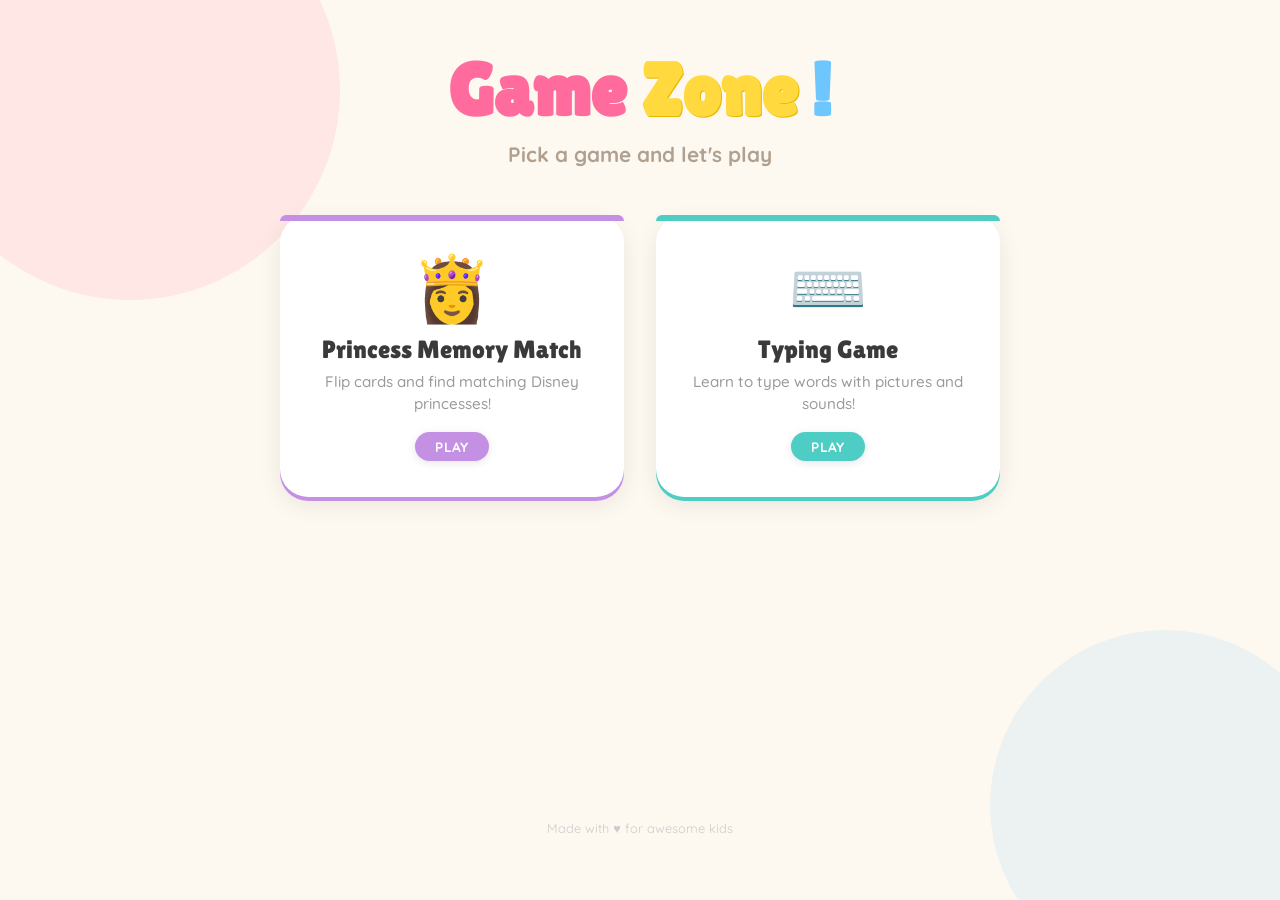
==== index.html @ 3e543247 "." ====
<!DOCTYPE html>
<html lang="en">
<head>
<meta charset="UTF-8">
<meta name="viewport" content="width=device-width, initial-scale=1.0">
<title>Game Zone!</title>
<style>
  @import url('https://fonts.googleapis.com/css2?family=Lilita+One&family=Quicksand:wght@500;700&display=swap');

  :root {
    --pop-pink: #ff6b9d;
    --sunny-yellow: #ffd93d;
    --sky-blue: #6ec6ff;
    --mint-green: #4ecdc4;
    --soft-purple: #c490e4;
    --warm-orange: #ff9a56;
    --card-radius: 28px;
  }

  * { margin: 0; padding: 0; box-sizing: border-box; }

  body {
    font-family: 'Quicksand', sans-serif;
    min-height: 100vh;
    overflow-x: hidden;
    background: #fef9f0;
    position: relative;
  }

  /* --- floating background shapes --- */
  body::before, body::after {
    content: '';
    position: fixed;
    border-radius: 50%;
    z-index: 0;
    opacity: .12;
    pointer-events: none;
  }
  body::before {
    width: 420px; height: 420px;
    background: var(--pop-pink);
    top: -120px; left: -80px;
    animation: blobFloat 14s ease-in-out infinite alternate;
  }
  body::after {
    width: 350px; height: 350px;
    background: var(--sky-blue);
    bottom: -80px; right: -60px;
    animation: blobFloat 11s ease-in-out infinite alternate-reverse;
  }

  @keyframes blobFloat {
    0%   { transform: translate(0, 0) scale(1); }
    100% { transform: translate(40px, 30px) scale(1.08); }
  }

  /* --- decorative dots --- */
  .dots {
    position: fixed;
    inset: 0;
    z-index: 0;
    pointer-events: none;
    overflow: hidden;
  }
  .dot {
    position: absolute;
    border-radius: 50%;
    opacity: .18;
    animation: drift linear infinite;
  }
  @keyframes drift {
    0%   { transform: translateY(0) rotate(0deg); }
    100% { transform: translateY(-110vh) rotate(360deg); }
  }

  /* --- main wrapper --- */
  .page {
    position: relative;
    z-index: 1;
    display: flex;
    flex-direction: column;
    align-items: center;
    padding: 48px 24px 64px;
    min-height: 100vh;
  }

  /* --- header --- */
  .title {
    font-family: 'Lilita One', cursive;
    font-size: clamp(2.6rem, 8vw, 4.6rem);
    text-align: center;
    line-height: 1.15;
    margin-bottom: 8px;
    animation: popIn .6s cubic-bezier(.17,.67,.29,1.3) both;
  }
  .title .word1 { color: var(--pop-pink); }
  .title .word2 { color: var(--sunny-yellow); text-shadow: 1px 1px 0 #e6b800; }
  .title .word3 { color: var(--sky-blue); }

  .subtitle {
    font-size: clamp(1rem, 3vw, 1.3rem);
    font-weight: 700;
    color: #b0a090;
    text-align: center;
    margin-bottom: 48px;
    animation: popIn .6s .15s cubic-bezier(.17,.67,.29,1.3) both;
  }

  @keyframes popIn {
    0%   { opacity: 0; transform: scale(.6) translateY(20px); }
    100% { opacity: 1; transform: scale(1) translateY(0); }
  }

  /* --- card grid --- */
  .games {
    display: grid;
    grid-template-columns: repeat(auto-fit, minmax(280px, 1fr));
    gap: 32px;
    width: 100%;
    max-width: 720px;
  }

  /* --- game card --- */
  .card {
    position: relative;
    background: #fff;
    border-radius: var(--card-radius);
    padding: 40px 32px 36px;
    text-decoration: none;
    color: inherit;
    display: flex;
    flex-direction: column;
    align-items: center;
    text-align: center;
    box-shadow:
      0 4px 0 var(--accent),
      0 8px 24px rgba(0,0,0,.08);
    transition: transform .25s cubic-bezier(.17,.67,.29,1.3), box-shadow .25s ease;
    animation: cardIn .5s cubic-bezier(.17,.67,.29,1.3) both;
    cursor: pointer;
    -webkit-tap-highlight-color: transparent;
  }
  .card:nth-child(1) { --accent: var(--soft-purple); animation-delay: .25s; }
  .card:nth-child(2) { --accent: var(--mint-green);   animation-delay: .38s; }
  .card:nth-child(3) { --accent: var(--warm-orange);  animation-delay: .51s; }
  .card:nth-child(4) { --accent: var(--sky-blue);     animation-delay: .64s; }

  @keyframes cardIn {
    0%   { opacity: 0; transform: translateY(40px) scale(.9); }
    100% { opacity: 1; transform: translateY(0) scale(1); }
  }

  .card:hover {
    transform: translateY(-6px) scale(1.03);
    box-shadow:
      0 8px 0 var(--accent),
      0 16px 40px rgba(0,0,0,.12);
  }
  .card:active {
    transform: translateY(-2px) scale(.98);
    box-shadow:
      0 2px 0 var(--accent),
      0 4px 12px rgba(0,0,0,.10);
  }

  /* accent stripe at top */
  .card::before {
    content: '';
    position: absolute;
    top: 0; left: 0; right: 0;
    height: 6px;
    background: var(--accent);
    border-radius: var(--card-radius) var(--card-radius) 0 0;
  }

  .card-icon {
    font-size: 64px;
    line-height: 1;
    margin-bottom: 16px;
    animation: wiggle 2.5s ease-in-out infinite;
    animation-delay: inherit;
  }
  .card:nth-child(2) .card-icon { animation-delay: .4s; }

  @keyframes wiggle {
    0%, 100% { transform: rotate(0deg); }
    20%      { transform: rotate(-8deg); }
    40%      { transform: rotate(8deg); }
    60%      { transform: rotate(-4deg); }
    80%      { transform: rotate(4deg); }
  }

  .card-title {
    font-family: 'Lilita One', cursive;
    font-size: 1.55rem;
    color: #3a3a3a;
    margin-bottom: 8px;
  }

  .card-desc {
    font-size: .95rem;
    font-weight: 500;
    color: #999;
    line-height: 1.5;
  }

  .card-badge {
    display: inline-block;
    margin-top: 16px;
    padding: 6px 20px;
    border-radius: 40px;
    background: var(--accent);
    color: #fff;
    font-weight: 700;
    font-size: .85rem;
    letter-spacing: .03em;
    text-transform: uppercase;
    box-shadow: 0 2px 8px rgba(0,0,0,.1);
  }

  /* --- footer --- */
  .footer {
    margin-top: auto;
    padding-top: 48px;
    font-size: .8rem;
    color: #ccc;
    animation: popIn .6s .55s both;
  }

  /* --- responsive --- */
  @media (max-width: 600px) {
    .page { padding: 32px 16px 48px; }
    .games { gap: 24px; }
    .card { padding: 32px 24px 28px; }
    .card-icon { font-size: 52px; }
  }
</style>
</head>
<body>

<!-- floating dots -->
<div class="dots" id="dots"></div>

<div class="page">
  <h1 class="title">
    <span class="word1">Game</span>
    <span class="word2">Zone</span>
    <span class="word3">!</span>
  </h1>
  <p class="subtitle">Pick a game and let's play</p>

  <div class="games">
    <a class="card" href="memory-game/index.html">
      <div class="card-icon">👸</div>
      <div class="card-title">Princess Memory Match</div>
      <p class="card-desc">Flip cards and find matching Disney princesses!</p>
      <span class="card-badge">Play</span>
    </a>
    <a class="card" href="typing-game/index.html">
      <div class="card-icon">⌨️</div>
      <div class="card-title">Typing Game</div>
      <p class="card-desc">Learn to type words with pictures and sounds!</p>
      <span class="card-badge">Play</span>
    </a>
  </div>

  <div class="footer">Made with ♥ for awesome kids</div>
</div>

<script>
  // generate gentle floating dots
  const palette = ['#ff6b9d','#ffd93d','#6ec6ff','#4ecdc4','#c490e4','#ff9a56'];
  const container = document.getElementById('dots');
  for (let i = 0; i < 18; i++) {
    const d = document.createElement('div');
    d.className = 'dot';
    const size = 8 + Math.random() * 18;
    d.style.cssText = `
      width:${size}px; height:${size}px;
      left:${Math.random()*100}%;
      top:${100 + Math.random()*20}%;
      background:${palette[i % palette.length]};
      animation-duration:${10 + Math.random()*14}s;
      animation-delay:${-Math.random()*14}s;
    `;
    container.appendChild(d);
  }
</script>
</body>
</html>
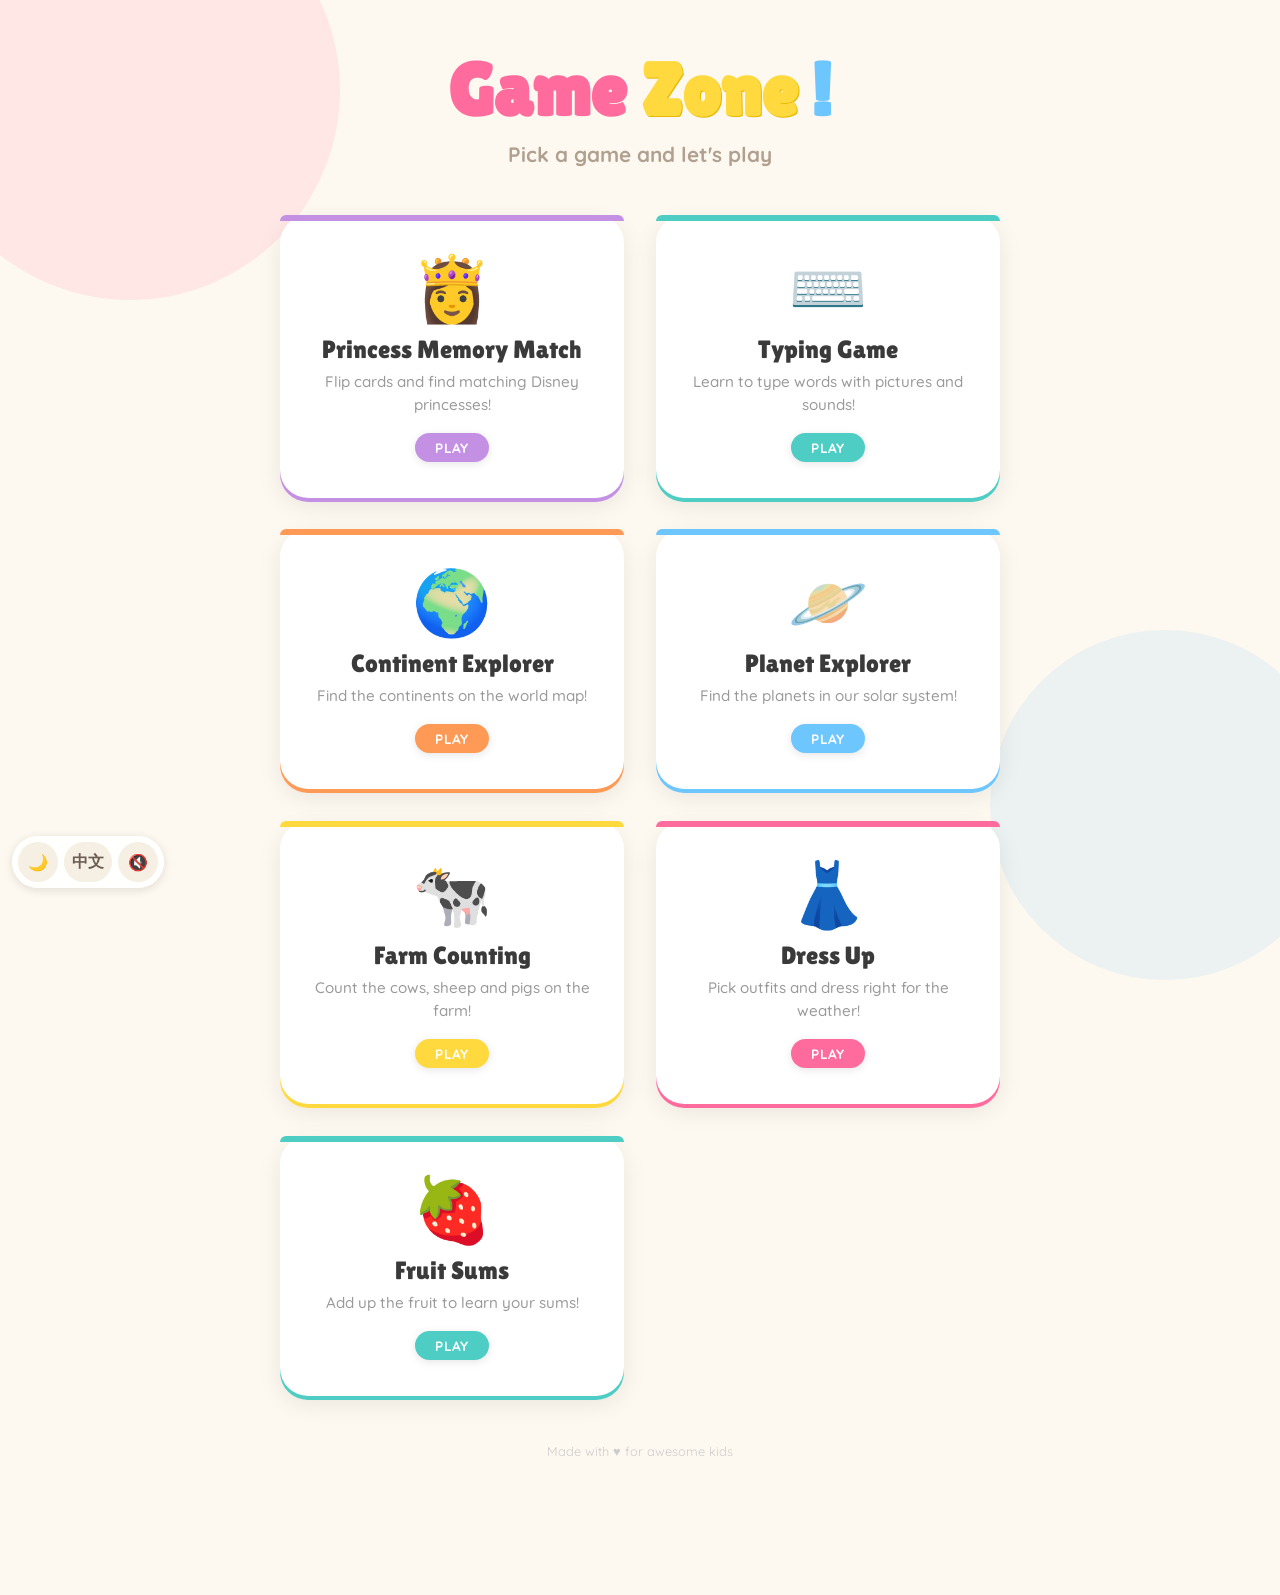
==== commit 9d974409: "Add five learning games, dark mode, Chinese text and a speech toggle New games, each linked from the" ====
--- a/index.html
+++ b/index.html
@@ -144,6 +144,9 @@
   .card:nth-child(2) { --accent: var(--mint-green);   animation-delay: .38s; }
   .card:nth-child(3) { --accent: var(--warm-orange);  animation-delay: .51s; }
   .card:nth-child(4) { --accent: var(--sky-blue);     animation-delay: .64s; }
+  .card:nth-child(5) { --accent: var(--sunny-yellow); animation-delay: .77s; }
+  .card:nth-child(6) { --accent: var(--pop-pink);     animation-delay: .90s; }
+  .card:nth-child(7) { --accent: var(--mint-green);   animation-delay: 1.03s; }
 
   @keyframes cardIn {
     0%   { opacity: 0; transform: translateY(40px) scale(.9); }
@@ -235,6 +238,8 @@
     .card-icon { font-size: 52px; }
   }
 </style>
+<script src="shared/kg.js"></script>
+<link rel="stylesheet" href="shared/kg.css">
 </head>
 <body>
 
@@ -243,31 +248,84 @@
 
 <div class="page">
   <h1 class="title">
-    <span class="word1">Game</span>
-    <span class="word2">Zone</span>
+    <span class="word1" data-t="w1">Game</span>
+    <span class="word2" data-t="w2">Zone</span>
     <span class="word3">!</span>
   </h1>
-  <p class="subtitle">Pick a game and let's play</p>
+  <p class="subtitle" data-t="subtitle">Pick a game and let's play</p>
 
   <div class="games">
     <a class="card" href="memory-game/index.html">
       <div class="card-icon">👸</div>
-      <div class="card-title">Princess Memory Match</div>
-      <p class="card-desc">Flip cards and find matching Disney princesses!</p>
-      <span class="card-badge">Play</span>
+      <div class="card-title" data-t="memory">Princess Memory Match</div>
+      <p class="card-desc" data-t="d0">Flip cards and find matching Disney princesses!</p>
+      <span class="card-badge" data-t="play">Play</span>
     </a>
     <a class="card" href="typing-game/index.html">
       <div class="card-icon">⌨️</div>
-      <div class="card-title">Typing Game</div>
-      <p class="card-desc">Learn to type words with pictures and sounds!</p>
-      <span class="card-badge">Play</span>
+      <div class="card-title" data-t="typing">Typing Game</div>
+      <p class="card-desc" data-t="d1">Learn to type words with pictures and sounds!</p>
+      <span class="card-badge" data-t="play">Play</span>
+    </a>
+    <a class="card" href="continents-game/index.html">
+      <div class="card-icon">🌍</div>
+      <div class="card-title" data-t="continents">Continent Explorer</div>
+      <p class="card-desc" data-t="d2">Find the continents on the world map!</p>
+      <span class="card-badge" data-t="play">Play</span>
+    </a>
+    <a class="card" href="planets-game/index.html">
+      <div class="card-icon">🪐</div>
+      <div class="card-title" data-t="planets">Planet Explorer</div>
+      <p class="card-desc" data-t="d3">Find the planets in our solar system!</p>
+      <span class="card-badge" data-t="play">Play</span>
+    </a>
+    <a class="card" href="farm-game/index.html">
+      <div class="card-icon">🐄</div>
+      <div class="card-title" data-t="farm">Farm Counting</div>
+      <p class="card-desc" data-t="d4">Count the cows, sheep and pigs on the farm!</p>
+      <span class="card-badge" data-t="play">Play</span>
+    </a>
+    <a class="card" href="dress-up-game/index.html">
+      <div class="card-icon">👗</div>
+      <div class="card-title" data-t="dress">Dress Up</div>
+      <p class="card-desc" data-t="d5">Pick outfits and dress right for the weather!</p>
+      <span class="card-badge" data-t="play">Play</span>
+    </a>
+    <a class="card" href="fruit-sums-game/index.html">
+      <div class="card-icon">🍓</div>
+      <div class="card-title" data-t="fruit">Fruit Sums</div>
+      <p class="card-desc" data-t="d6">Add up the fruit to learn your sums!</p>
+      <span class="card-badge" data-t="play">Play</span>
     </a>
   </div>
 
-  <div class="footer">Made with ♥ for awesome kids</div>
+  <div class="footer" data-t="footer">Made with ♥ for awesome kids</div>
 </div>
 
 <script>
+  const M = KG.M;
+  KG.fill({
+    w1: M('Game', '游戏[yóu xì|game]'),
+    w2: M('Zone', '乐园[lè yuán|zone]'),
+    subtitle: M("Pick a game and let's play", '选[xuǎn|pick] 一个[yí gè|a] 游戏[yóu xì|game]，一起[yì qǐ|together] 玩[wán|play] 吧[ba|let\'s]！'),
+    footer: M('Made with ♥ for awesome kids', '为[wèi|for] 最棒的[zuì bàng de|the most awesome] 孩子们[hái zi men|kids] 用心[yòng xīn|with love] 制作[zhì zuò|made] ♥'),
+    play: M('Play', '开始[kāi shǐ|play]'),
+    memory: M('Princess Memory Match', '公主[gōng zhǔ|princess] 记忆[jì yì|memory] 配对[pèi duì|match]'),
+    typing: M('Typing Game', '打字[dǎ zì|typing] 游戏[yóu xì|game]'),
+    continents: M('Continent Explorer', '大洲[dà zhōu|continent] 探险家[tàn xiǎn jiā|explorer]'),
+    planets: M('Planet Explorer', '行星[xíng xīng|planet] 探险家[tàn xiǎn jiā|explorer]'),
+    farm: M('Farm Counting', '农场[nóng chǎng|farm] 数数[shǔ shù|counting]'),
+    dress: M('Dress Up', '换[huàn|change] 衣服[yī fu|clothes]'),
+    fruit: M('Fruit Sums', '水果[shuǐ guǒ|fruit] 加法[jiā fǎ|addition]'),
+    d0: M('Flip cards and find matching Disney princesses!', '翻[fān|flip] 卡片[kǎ piàn|cards]，找[zhǎo|find] 一样的[yí yàng de|matching] 迪士尼[dí shì ní|Disney] 公主[gōng zhǔ|princesses]！'),
+    d1: M('Learn to type words with pictures and sounds!', '看[kàn|look at] 图片[tú piàn|pictures]，学[xué|learn] 打[dǎ|to type] 英文[yīng wén|English] 单词[dān cí|words]！'),
+    d2: M('Find the continents on the world map!', '在[zài|on] 世界[shì jiè|world] 地图[dì tú|map] 上[shang|on] 找[zhǎo|find] 大洲[dà zhōu|continents]！'),
+    d3: M('Find the planets in our solar system!', '找一找[zhǎo yi zhǎo|look for] 太阳系[tài yáng xì|solar system] 里[lǐ|in] 的[de|the] 行星[xíng xīng|planets]！'),
+    d4: M('Count the cows, sheep and pigs on the farm!', '数一数[shǔ yi shǔ|count] 农场[nóng chǎng|farm] 上的[shang de|on the] 牛[niú|cows]、羊[yáng|sheep] 和[hé|and] 猪[zhū|pigs]！'),
+    d5: M('Pick outfits and dress right for the weather!', '挑选[tiāo xuǎn|pick] 衣服[yī fu|outfits]，根据[gēn jù|according to] 天气[tiān qì|weather] 穿衣[chuān yī|get dressed]！'),
+    d6: M('Add up the fruit to learn your sums!', '把[bǎ|(take)] 水果[shuǐ guǒ|fruit] 加起来[jiā qǐ lái|add up]，学[xué|learn] 加法[jiā fǎ|addition]！'),
+  });
+
   // generate gentle floating dots
   const palette = ['#ff6b9d','#ffd93d','#6ec6ff','#4ecdc4','#c490e4','#ff9a56'];
   const container = document.getElementById('dots');
--- a/shared/kg.css
+++ b/shared/kg.css
@@ -0,0 +1,100 @@
+/* Shared styles: settings buttons, Chinese pinyin + hover English, and dark mode for the common game parts.
+   Loaded after each page's own <style> so these overrides win. */
+
+/* ---------- settings buttons (bottom-left on every page) ---------- */
+.kg-settings {
+  position: fixed;
+  left: 12px; bottom: 12px;
+  z-index: 60;
+  display: flex;
+  gap: 6px;
+  padding: 6px;
+  border-radius: 40px;
+  background: rgba(255, 255, 255, .9);
+  box-shadow: 0 2px 10px rgba(0, 0, 0, .12);
+}
+.kg-settings button {
+  min-width: 40px; height: 40px;
+  padding: 0 8px;
+  border: none;
+  border-radius: 20px;
+  background: #f5efe4;
+  font: 700 1rem 'Quicksand', 'Segoe UI', 'Microsoft YaHei', sans-serif;
+  color: #6b5d50;
+  cursor: pointer;
+}
+.kg-settings button:active { transform: scale(.92); }
+body { padding-bottom: 72px; }
+
+/* ---------- Chinese text ---------- */
+ruby.zh-w { ruby-position: over; ruby-align: center; }
+ruby.zh-w rt {
+  font-family: 'Quicksand', 'Segoe UI', sans-serif;
+  font-weight: 700;
+  font-size: max(.48em, 10px);
+  letter-spacing: 0;
+  text-shadow: none;
+  opacity: .8;
+}
+html[data-lang="zh"] .zh-w { cursor: help; }
+html[data-lang="zh"] button .zh-w, html[data-lang="zh"] a .zh-w { cursor: inherit; }
+html[data-lang="zh"] .zh-w:hover { text-decoration: underline dotted; text-underline-offset: 4px; }
+
+.kg-tip {
+  position: fixed;
+  z-index: 100;
+  max-width: min(360px, calc(100vw - 16px));
+  padding: 8px 12px;
+  border-radius: 12px;
+  background: #3a3a3a;
+  color: #fff;
+  font: 500 .95rem/1.35 'Quicksand', 'Segoe UI', sans-serif;
+  box-shadow: 0 4px 16px rgba(0, 0, 0, .25);
+  pointer-events: none;
+  opacity: 0;
+  transition: opacity .12s ease;
+}
+.kg-tip.show { opacity: 1; }
+.kg-tip-word { font-size: 1.05rem; margin-bottom: 2px; }
+.kg-tip-word b { color: #ffd93d; }
+.kg-tip-sent { opacity: .85; font-style: italic; }
+
+/* ---------- dark mode ---------- */
+html[data-theme="dark"] {
+  --ink: #ece9f5;
+  --ocean: #2a4f75;
+  --ocean-deep: #1a3554;
+  color-scheme: dark;
+}
+html[data-theme="dark"] body { background: #161729; color: #ece9f5; }
+
+html[data-theme="dark"] .kg-settings { background: rgba(38, 40, 66, .92); }
+html[data-theme="dark"] .kg-settings button { background: #34365a; color: #ece9f5; }
+html[data-theme="dark"] .kg-tip { background: #ece9f5; color: #1c1d33; }
+html[data-theme="dark"] .kg-tip-word b { color: #c2410c; }
+
+/* buttons, cards and panels */
+html[data-theme="dark"] .mode-btn:not(.active),
+html[data-theme="dark"] .level-btn:not(.active) { background: #262842; color: #a9a3c4; box-shadow: 0 3px 0 #0d0e1c; }
+html[data-theme="dark"] .num-btn:not(.right):not(.wrong) { background: #262842; color: #ece9f5; box-shadow: 0 5px 0 #0d0e1c; }
+html[data-theme="dark"] .panel,
+html[data-theme="dark"] .stage,
+html[data-theme="dark"] .win-card { background: #262842; box-shadow: 0 4px 0 #0d0e1c, 0 8px 24px rgba(0,0,0,.3); }
+html[data-theme="dark"] .games .card,
+html[data-theme="dark"] .sum .card { background: #262842; }
+html[data-theme="dark"] .card.ans.solved { background: #1f3a24; }
+html[data-theme="dark"] .card-title { color: #ece9f5; }
+html[data-theme="dark"] .card-desc { color: #a9a3c4; }
+html[data-theme="dark"] .overlay { background: rgba(22, 23, 41, .85); }
+html[data-theme="dark"] .fact { color: #b9b0d0; }
+html[data-theme="dark"] .bubble { background: #34365a; color: #ece9f5; }
+html[data-theme="dark"] .bubble::after { border-top-color: #34365a; }
+html[data-theme="dark"] .tab:not(.active) { background: #34365a; color: #c9c0e0; }
+html[data-theme="dark"] .item { background: #2f3150; color: #c9c0e0; }
+html[data-theme="dark"] .item.selected { background: #45284a; color: #ff8fb8; }
+html[data-theme="dark"] .swatch { border-color: #262842; box-shadow: 0 0 0 2px #45476e; }
+html[data-theme="dark"] .swatch.selected { box-shadow: 0 0 0 4px #ff6b9d; }
+html[data-theme="dark"] .map-wrap { box-shadow: 0 4px 0 #1a3554, 0 8px 24px rgba(0,0,0,.3); }
+html[data-theme="dark"] .field { filter: brightness(.85); }
+/* the coloured prompt words were picked for a light page */
+html[data-theme="dark"] .target-word { filter: brightness(1.4); }
